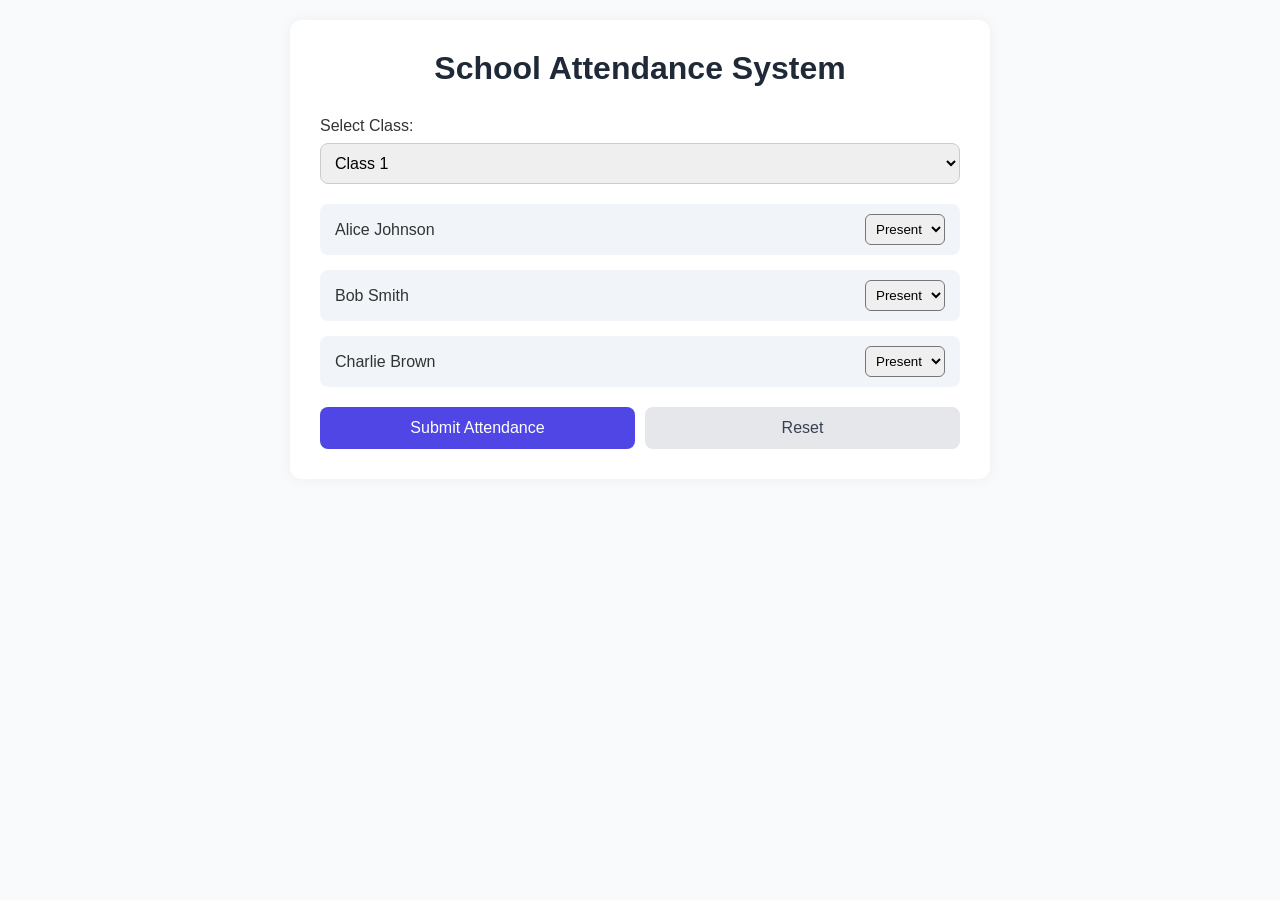
==== index.html @ e0a57850 "just new commit" ====
<!DOCTYPE html>
<html lang="en">
<head>
  <meta charset="UTF-8" />
  <meta name="viewport" content="width=device-width, initial-scale=1.0"/>
  <title>School Attendance System</title>
  <link rel="stylesheet" href="style.css" />
</head>
<body>
  <div class="container">
    <header>
      <h1>School Attendance System</h1>
    </header>

    <section class="class-select">
      <label for="class-select">Select Class:</label>
      <select id="class-select">
        <option value="1">Class 1</option>
        <option value="2">Class 2</option>
      </select>
    </section>

    <section id="student-list" class="student-list">
      <!-- Dynamic list of students will be inserted here -->
    </section>

    <section class="controls">
      <button id="submit-btn">Submit Attendance</button>
      <button id="reset-btn" class="secondary">Reset</button>
    </section>
  </div>

  <script src="script.js"></script>
</body>
</html>
---- style.css ----
/* General Reset */
* {
  box-sizing: border-box;
  margin: 0;
  padding: 0;
}

body {
  font-family: 'Segoe UI', Tahoma, Geneva, Verdana, sans-serif;
  background-color: #f9fafb;
  color: #333;
  padding: 20px;
}

/* Container */
.container {
  max-width: 700px;
  margin: auto;
  background-color: #ffffff;
  padding: 30px;
  border-radius: 12px;
  box-shadow: 0 0 15px rgba(0,0,0,0.05);
}

/* Header */
header {
  text-align: center;
  margin-bottom: 30px;
}

header h1 {
  font-size: 2rem;
  color: #1f2937;
}

/* Class Select */
.class-select {
  margin-bottom: 20px;
  display: flex;
  flex-direction: column;
  gap: 8px;
}

.class-select label {
  font-weight: 500;
}

.class-select select {
  padding: 10px;
  font-size: 1rem;
  border-radius: 8px;
  border: 1px solid #ccc;
}

/* Student List */
.student-list {
  display: flex;
  flex-direction: column;
  gap: 15px;
  margin-bottom: 20px;
}

.student {
  display: flex;
  justify-content: space-between;
  align-items: center;
  background-color: #f1f5f9;
  padding: 10px 15px;
  border-radius: 8px;
}

.student span {
  font-weight: 500;
}

.student select {
  padding: 6px;
  border-radius: 6px;
}

/* Controls */
.controls {
  display: flex;
  justify-content: space-between;
  gap: 10px;
}

button {
  flex: 1;
  padding: 12px;
  font-size: 1rem;
  border: none;
  border-radius: 8px;
  cursor: pointer;
  transition: background-color 0.2s ease;
}

#submit-btn {
  background-color: #4f46e5;
  color: white;
}

#submit-btn:hover {
  background-color: #4338ca;
}

.secondary {
  background-color: #e5e7eb;
  color: #374151;
}

.secondary:hover {
  background-color: #d1d5db;
}
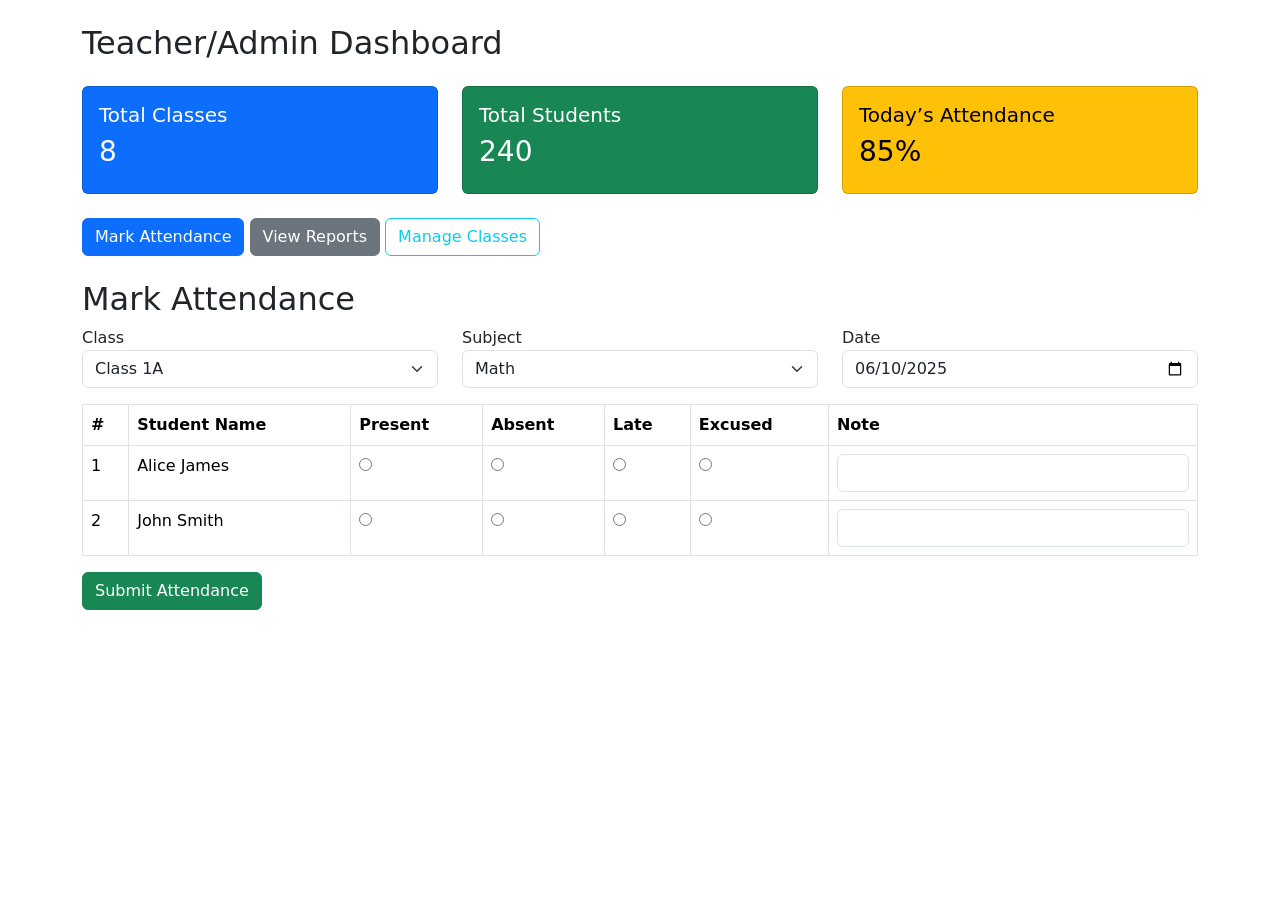
==== commit 3e63a7ab: "A changes by Austin to your project" ====
--- a/index.html
+++ b/index.html
@@ -1,35 +1,124 @@
+<!-- Admin/Teacher Dashboard Mockup -->
 <!DOCTYPE html>
 <html lang="en">
 <head>
-  <meta charset="UTF-8" />
-  <meta name="viewport" content="width=device-width, initial-scale=1.0"/>
-  <title>School Attendance System</title>
-  <link rel="stylesheet" href="style.css" />
+  <meta charset="UTF-8">
+  <meta name="viewport" content="width=device-width, initial-scale=1.0">
+  <title>Dashboard</title>
+  <link rel="stylesheet" href="https://cdn.jsdelivr.net/npm/bootstrap@5.3.0/dist/css/bootstrap.min.css">
 </head>
 <body>
-  <div class="container">
-    <header>
-      <h1>School Attendance System</h1>
-    </header>
+  <div class="container mt-4">
+    <h2>Teacher/Admin Dashboard</h2>
 
-    <section class="class-select">
-      <label for="class-select">Select Class:</label>
-      <select id="class-select">
-        <option value="1">Class 1</option>
-        <option value="2">Class 2</option>
-      </select>
-    </section>
+    <div class="row mt-4">
+      <div class="col-md-4">
+        <div class="card text-bg-primary">
+          <div class="card-body">
+            <h5>Total Classes</h5>
+            <h3>8</h3>
+          </div>
+        </div>
+      </div>
+      <div class="col-md-4">
+        <div class="card text-bg-success">
+          <div class="card-body">
+            <h5>Total Students</h5>
+            <h3>240</h3>
+          </div>
+        </div>
+      </div>
+      <div class="col-md-4">
+        <div class="card text-bg-warning">
+          <div class="card-body">
+            <h5>Today’s Attendance</h5>
+            <h3>85%</h3>
+          </div>
+        </div>
+      </div>
+    </div>
 
-    <section id="student-list" class="student-list">
-      <!-- Dynamic list of students will be inserted here -->
-    </section>
-
-    <section class="controls">
-      <button id="submit-btn">Submit Attendance</button>
-      <button id="reset-btn" class="secondary">Reset</button>
-    </section>
+    <div class="mt-4">
+      <a href="attendance-form.html" class="btn btn-primary">Mark Attendance</a>
+      <a href="#" class="btn btn-secondary">View Reports</a>
+      <a href="#" class="btn btn-outline-info">Manage Classes</a>
+    </div>
   </div>
-
-  <script src="script.js"></script>
 </body>
 </html>
+
+<!-- Attendance Form Mockup -->
+<!-- Save this as attendance-form.html -->
+<!DOCTYPE html>
+<html lang="en">
+<head>
+  <meta charset="UTF-8">
+  <meta name="viewport" content="width=device-width, initial-scale=1.0">
+  <title>Attendance Form</title>
+  <link rel="stylesheet" href="https://cdn.jsdelivr.net/npm/bootstrap@5.3.0/dist/css/bootstrap.min.css">
+</head>
+<body>
+  <div class="container mt-4">
+    <h2>Mark Attendance</h2>
+
+    <form id="attendance-form">
+      <div class="row mb-3">
+        <div class="col">
+          <label>Class</label>
+          <select class="form-select">
+            <option>Class 1A</option>
+            <option>Class 2B</option>
+          </select>
+        </div>
+        <div class="col">
+          <label>Subject</label>
+          <select class="form-select">
+            <option>Math</option>
+            <option>Science</option>
+          </select>
+        </div>
+        <div class="col">
+          <label>Date</label>
+          <input type="date" class="form-control" value="2025-06-10">
+        </div>
+      </div>
+
+      <table class="table table-bordered">
+        <thead>
+          <tr>
+            <th>#</th>
+            <th>Student Name</th>
+            <th>Present</th>
+            <th>Absent</th>
+            <th>Late</th>
+            <th>Excused</th>
+            <th>Note</th>
+          </tr>
+        </thead>
+        <tbody>
+          <tr>
+            <td>1</td>
+            <td>Alice James</td>
+            <td><input type="radio" name="attendance[1][status]" value="present"></td>
+            <td><input type="radio" name="attendance[1][status]" value="absent"></td>
+            <td><input type="radio" name="attendance[1][status]" value="late"></td>
+            <td><input type="radio" name="attendance[1][status]" value="excused"></td>
+            <td><input type="text" name="attendance[1][note]" class="form-control"></td>
+          </tr>
+          <tr>
+            <td>2</td>
+            <td>John Smith</td>
+            <td><input type="radio" name="attendance[2][status]" value="present"></td>
+            <td><input type="radio" name="attendance[2][status]" value="absent"></td>
+            <td><input type="radio" name="attendance[2][status]" value="late"></td>
+            <td><input type="radio" name="attendance[2][status]" value="excused"></td>
+            <td><input type="text" name="attendance[2][note]" class="form-control"></td>
+          </tr>
+        </tbody>
+      </table>
+
+      <button type="submit" class="btn btn-success">Submit Attendance</button>
+    </form>
+  </div>
+</body>
+</html>
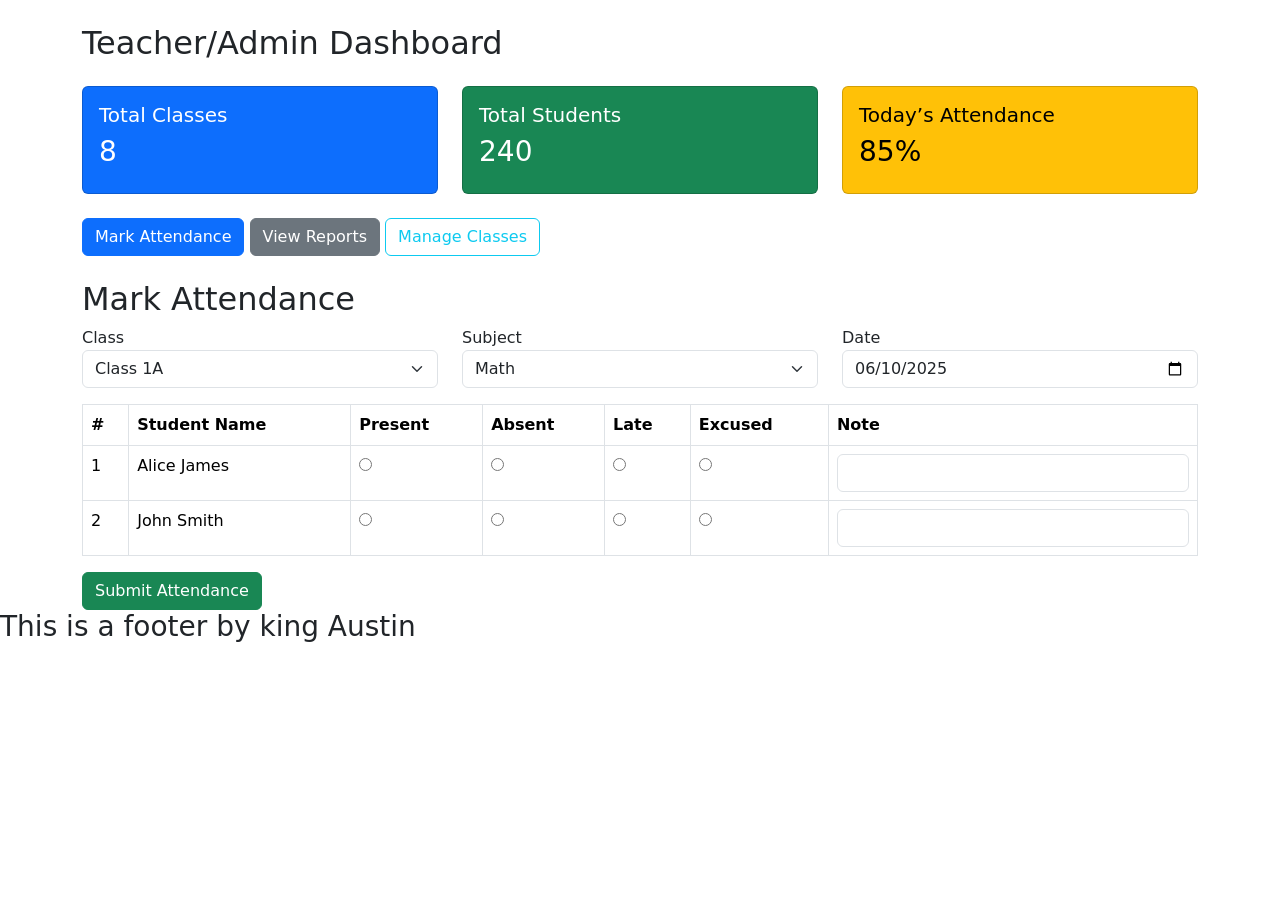
==== commit 79d575e4: "footer done" ====
--- a/index.html
+++ b/index.html
@@ -120,5 +120,7 @@
       <button type="submit" class="btn btn-success">Submit Attendance</button>
     </form>
   </div>
+
+  <h3>This is a footer by king Austin</h3>
 </body>
 </html>
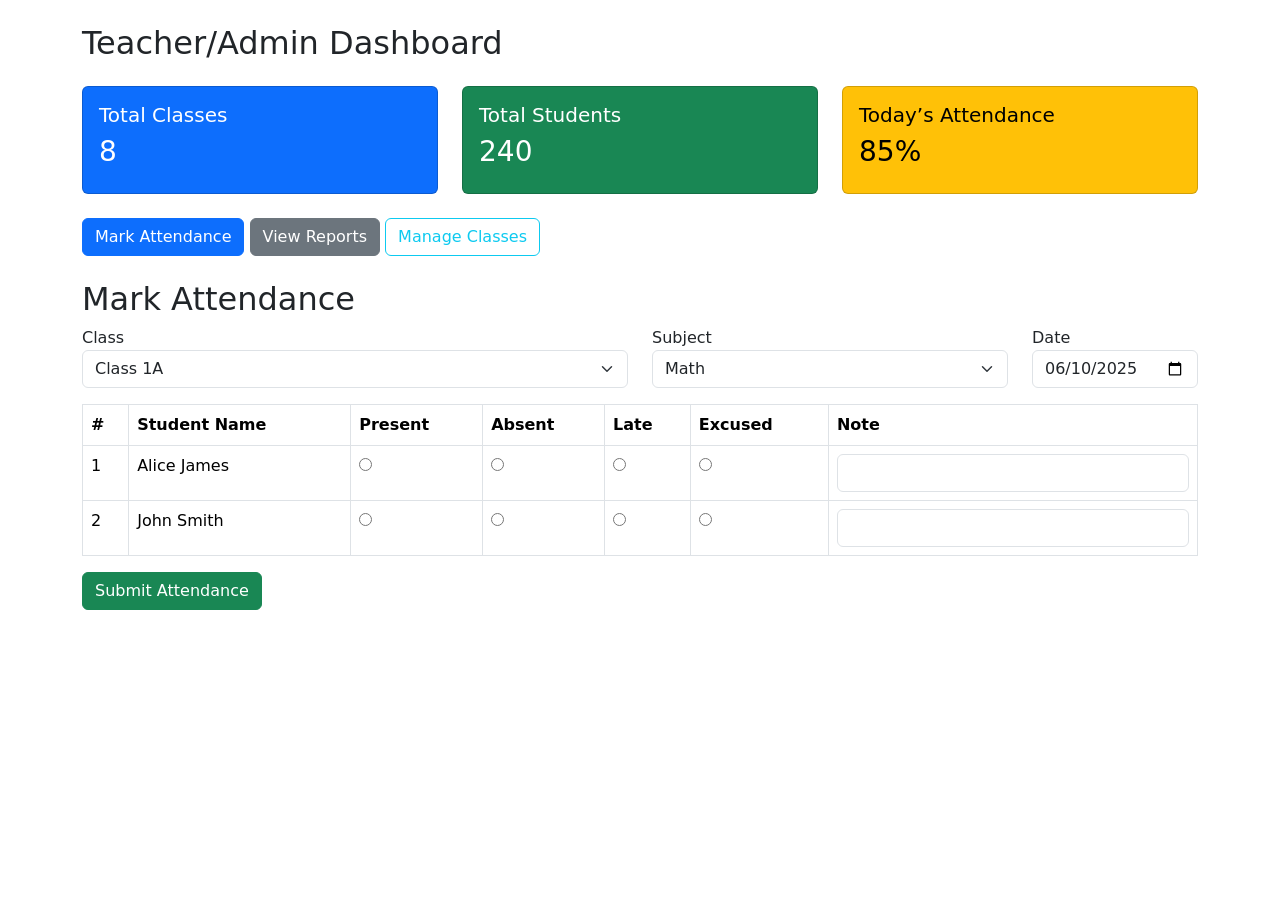
==== commit 7c0608fa: "done" ====
--- a/index.html
+++ b/index.html
@@ -63,21 +63,21 @@
 
     <form id="attendance-form">
       <div class="row mb-3">
-        <div class="col">
+        <div class="col-6">
           <label>Class</label>
           <select class="form-select">
             <option>Class 1A</option>
             <option>Class 2B</option>
           </select>
         </div>
-        <div class="col">
+        <div class="col-4">
           <label>Subject</label>
           <select class="form-select">
             <option>Math</option>
             <option>Science</option>
           </select>
         </div>
-        <div class="col">
+        <div class="col-2">
           <label>Date</label>
           <input type="date" class="form-control" value="2025-06-10">
         </div>
@@ -120,7 +120,5 @@
       <button type="submit" class="btn btn-success">Submit Attendance</button>
     </form>
   </div>
-
-  <h3>This is a footer by king Austin</h3>
 </body>
 </html>
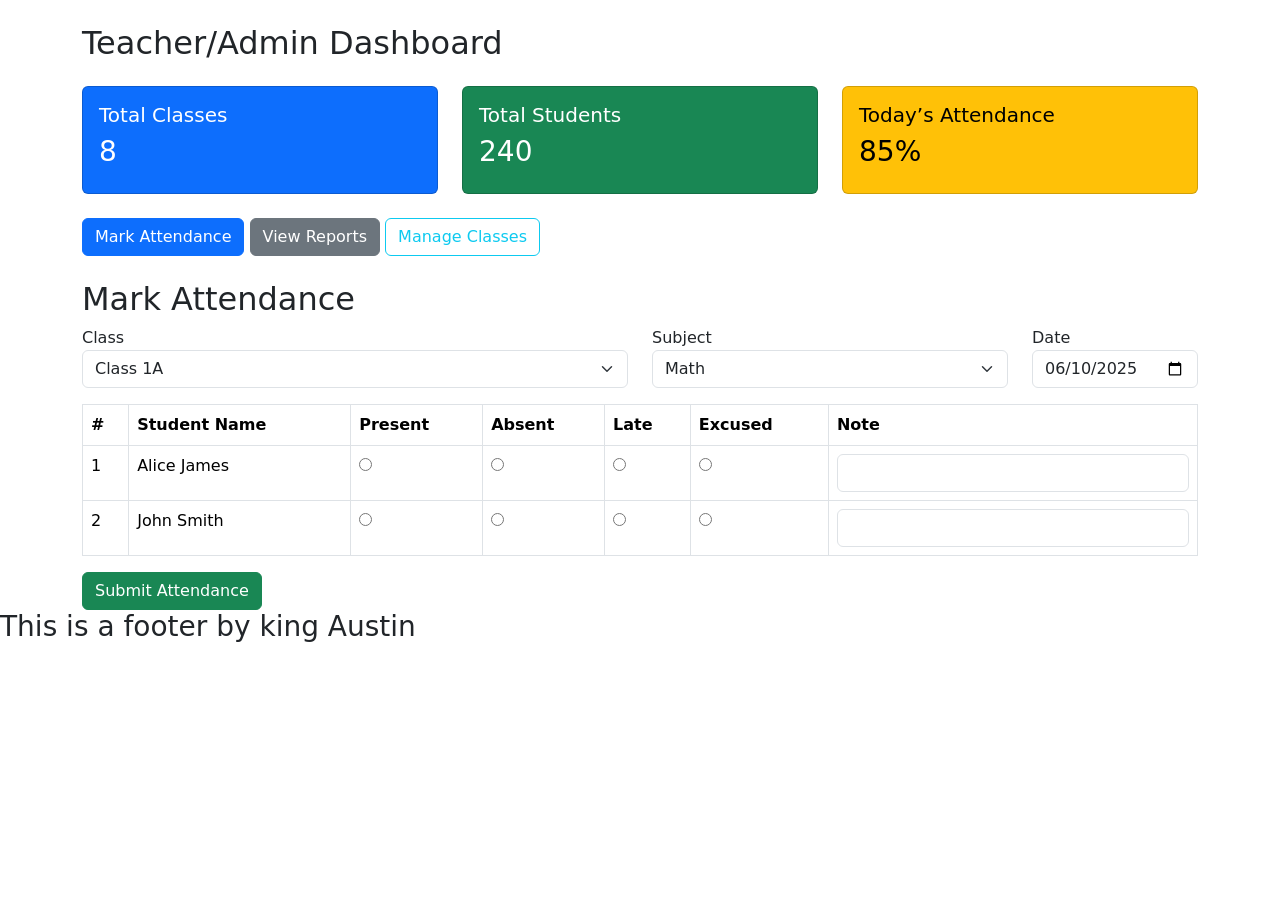
==== commit b3ec3f21: "Merge branch 'main' of https://github.com/tswagz/school-attendance-frontend" ====
--- a/index.html
+++ b/index.html
@@ -120,5 +120,7 @@
       <button type="submit" class="btn btn-success">Submit Attendance</button>
     </form>
   </div>
+
+  <h3>This is a footer by king Austin</h3>
 </body>
 </html>
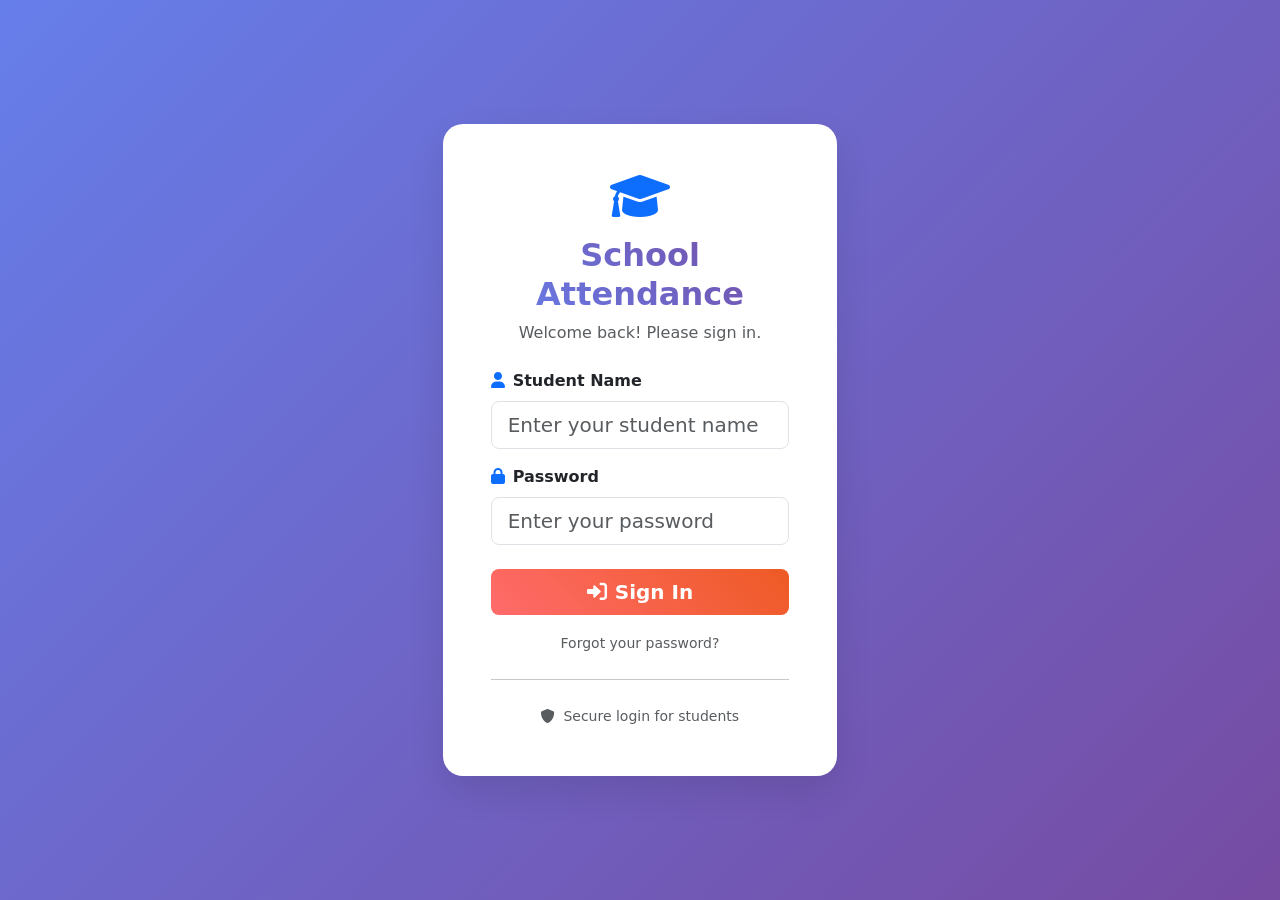
==== commit fe378c79: "some changes made" ====
--- a/index.html
+++ b/index.html
@@ -52,75 +52,36 @@
 <!DOCTYPE html>
 <html lang="en">
 <head>
-  <meta charset="UTF-8">
-  <meta name="viewport" content="width=device-width, initial-scale=1.0">
-  <title>Attendance Form</title>
-  <link rel="stylesheet" href="https://cdn.jsdelivr.net/npm/bootstrap@5.3.0/dist/css/bootstrap.min.css">
+    <meta charset="UTF-8">
+    <meta name="viewport" content="width=device-width, initial-scale=1.0">
+    <title>Mark Attendance</title>
+    <link rel="stylesheet" href="style.css">
 </head>
 <body>
-  <div class="container mt-4">
-    <h2>Mark Attendance</h2>
-
-    <form id="attendance-form">
-      <div class="row mb-3">
-        <div class="col-6">
-          <label>Class</label>
-          <select class="form-select">
-            <option>Class 1A</option>
-            <option>Class 2B</option>
-          </select>
+    <div class="container">
+        <header>
+            <h1>Mark Attendance</h1>
+        </header>
+        
+        <div class="class-select">
+            <label for="class-select">Select Class:</label>
+            <select id="class-select">
+                <option value="">Choose a class</option>
+                <option value="1">Class 1</option>
+                <option value="2">Class 2</option>
+            </select>
         </div>
-        <div class="col-4">
-          <label>Subject</label>
-          <select class="form-select">
-            <option>Math</option>
-            <option>Science</option>
-          </select>
+        
+        <div id="student-list" class="student-list">
+            <!-- Students will be populated here -->
         </div>
-        <div class="col-2">
-          <label>Date</label>
-          <input type="date" class="form-control" value="2025-06-10">
+        
+        <div class="controls">
+            <button id="submit-btn">Submit Attendance</button>
+            <button id="reset-btn" class="secondary">Reset</button>
         </div>
-      </div>
-
-      <table class="table table-bordered">
-        <thead>
-          <tr>
-            <th>#</th>
-            <th>Student Name</th>
-            <th>Present</th>
-            <th>Absent</th>
-            <th>Late</th>
-            <th>Excused</th>
-            <th>Note</th>
-          </tr>
-        </thead>
-        <tbody>
-          <tr>
-            <td>1</td>
-            <td>Alice James</td>
-            <td><input type="radio" name="attendance[1][status]" value="present"></td>
-            <td><input type="radio" name="attendance[1][status]" value="absent"></td>
-            <td><input type="radio" name="attendance[1][status]" value="late"></td>
-            <td><input type="radio" name="attendance[1][status]" value="excused"></td>
-            <td><input type="text" name="attendance[1][note]" class="form-control"></td>
-          </tr>
-          <tr>
-            <td>2</td>
-            <td>John Smith</td>
-            <td><input type="radio" name="attendance[2][status]" value="present"></td>
-            <td><input type="radio" name="attendance[2][status]" value="absent"></td>
-            <td><input type="radio" name="attendance[2][status]" value="late"></td>
-            <td><input type="radio" name="attendance[2][status]" value="excused"></td>
-            <td><input type="text" name="attendance[2][note]" class="form-control"></td>
-          </tr>
-        </tbody>
-      </table>
-
-      <button type="submit" class="btn btn-success">Submit Attendance</button>
-    </form>
-  </div>
-
-  <h3>This is a footer by king Austin</h3>
+    </div>
+    
+    <script src="script.js"></script>
 </body>
 </html>
--- a/style.css
+++ b/style.css
@@ -0,0 +1,114 @@
+/* General Reset */
+* {
+  box-sizing: border-box;
+  margin: 0;
+  padding: 0;
+}
+
+body {
+  font-family: 'Segoe UI', Tahoma, Geneva, Verdana, sans-serif;
+  background-color: #f9fafb;
+  color: #333;
+  padding: 20px;
+}
+
+/* Container */
+.container {
+  max-width: 700px;
+  margin: auto;
+  background-color: #ffffff;
+  padding: 30px;
+  border-radius: 12px;
+  box-shadow: 0 0 15px rgba(0,0,0,0.05);
+}
+
+/* Header */
+header {
+  text-align: center;
+  margin-bottom: 30px;
+}
+
+header h1 {
+  font-size: 2rem;
+  color: #1f2937;
+}
+
+/* Class Select */
+.class-select {
+  margin-bottom: 20px;
+  display: flex;
+  flex-direction: column;
+  gap: 8px;
+}
+
+.class-select label {
+  font-weight: 500;
+}
+
+.class-select select {
+  padding: 10px;
+  font-size: 1rem;
+  border-radius: 8px;
+  border: 1px solid #ccc;
+}
+
+/* Student List */
+.student-list {
+  display: flex;
+  flex-direction: column;
+  gap: 15px;
+  margin-bottom: 20px;
+}
+
+.student {
+  display: flex;
+  justify-content: space-between;
+  align-items: center;
+  background-color: #f1f5f9;
+  padding: 10px 15px;
+  border-radius: 8px;
+}
+
+.student span {
+  font-weight: 500;
+}
+
+.student select {
+  padding: 6px;
+  border-radius: 6px;
+}
+
+/* Controls */
+.controls {
+  display: flex;
+  justify-content: space-between;
+  gap: 10px;
+}
+
+button {
+  flex: 1;
+  padding: 12px;
+  font-size: 1rem;
+  border: none;
+  border-radius: 8px;
+  cursor: pointer;
+  transition: background-color 0.2s ease;
+}
+
+#submit-btn {
+  background-color: #4f46e5;
+  color: white;
+}
+
+#submit-btn:hover {
+  background-color: #4338ca;
+}
+
+.secondary {
+  background-color: #e5e7eb;
+  color: #374151;
+}
+
+.secondary:hover {
+  background-color: #d1d5db;
+}
